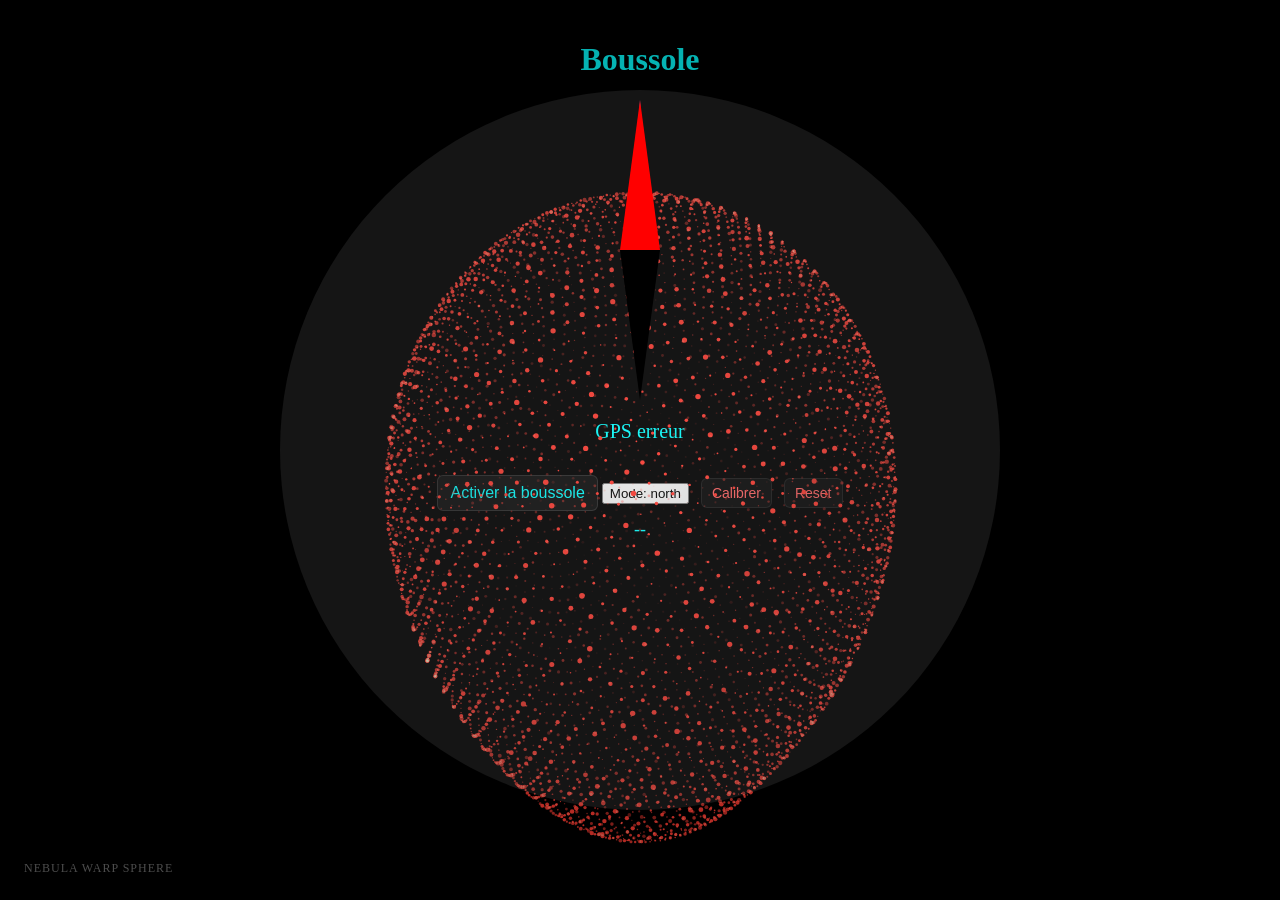
==== index.html @ 0d89d24e "working on pc omg" ====
<!DOCTYPE html>
<html lang="fr">
<head>
    <meta charset="UTF-8">
    <meta name="viewport" content="width=device-width, initial-scale=1.0">
    <title>Boussole</title>
    <link rel="stylesheet" href="style.css">
    <!-- Nebula styles moved to style.css -->
</head>
<body>
   
    <h1>Boussole</h1>
    <div id="distance">-- m</div>
    <canvas id="nebula-canvas"></canvas>
    <div class="nebula-vignette"></div>
    <div class="nebula-info">Nebula Warp Sphere</div>
    <div class="compass">
        <div class="arrow"></div>
        <div class="north-arrow"></div>
        <div class="compass-circle"></div>
        <div class="compass-bg"></div>
    </div>
    <div class="info">
        <button id="enableCompass">Activer la boussole</button>
                <button id="toggleMode">Mode: north</button>
        <button id="calibrateBtn">Calibrer</button>
        <button id="resetCalibBtn">Reset</button>
        <div id="heading">--</div>
        <pre id="debug" style="display:none"></pre>
    </div>
        <script>
        // Loader: charge `script.js` (north) ou `script3.js` (gps) selon le mode stocké
        (function(){
            const defaultMode = 'north';
            const key = 'compassMode';
            const mode = localStorage.getItem(key) || defaultMode;

            function setToggleLabel() {
                const btn = document.getElementById('toggleMode');
                if (!btn) return;
                btn.textContent = 'Mode: ' + (mode === 'gps' ? 'gps' : 'north');
            }

            // attach click handler to toggle and reload
            document.addEventListener('DOMContentLoaded', () => {
                setToggleLabel();
                const tbtn = document.getElementById('toggleMode');
                if (tbtn) tbtn.addEventListener('click', () => {
                    const newMode = (localStorage.getItem(key) || defaultMode) === 'gps' ? 'north' : 'gps';
                    localStorage.setItem(key, newMode);
                    location.reload();
                });
            });

            const script = document.createElement('script');
            // always load the dual controller which updates both needles;
            // the toggle still selects whether the red needle uses GPS or north
            script.src = 'dual.js';
            script.defer = true;
            document.body.appendChild(script);
        })();
                </script>
        <script src="nebula.js" defer></script>
</body>
</html>
---- style.css ----
body {
    background-color: black;
    display: flex;
    justify-content: center;
    align-items: center;
    height: 100vh;
    margin: 0;
    flex-direction: column;
}

h1 {
    color: rgb(8, 255, 255);
    text-align: center;
    position: absolute;
    top: 20px;
}

#distance {
    color: rgb(8, 255, 255);
    margin-top: 60px;
    margin-bottom: 12px;
    font-size: 20px;
    text-align: center;
}
.compass {
    width: 700px;
    height: 700px;
    border-radius: 50%;
    /* Fix compass to viewport center so it aligns with nebula canvas center */
    position: fixed;
    top: 50%;
    left: 50%;
    transform: translate(-50%, -50%);
    z-index: 10; /* above nebula */
}

.arrow {
    width: 0;
    height: 0;
    border-left: 20px solid transparent;
    border-right: 20px solid transparent;
    border-bottom: 150px solid rgb(255, 0, 0);
    position: absolute;
    top: 0;
    left: 50%;
    transform: translateX(-50%);
    transform-origin: 50% 100%;
    z-index: 3;
}

.north-arrow {
    width: 0;
    height: 0;
    border-left: 8px solid transparent;
    border-right: 8px solid transparent;
    border-bottom: 110px solid rgb(0, 150, 255);
    position: absolute;
    top: 0;
    left: 50%;
    transform: translateX(-50%);
    transform-origin: 50% 100%;
    z-index: 2;
}

.north-arrow::after {
    content: '';
    position: absolute;
    width: 0;
    height: 0;
    border-left: 8px solid transparent;
    border-right: 8px solid transparent;
    border-top: 110px solid rgba(0,0,0,0.6);
    top: 110px;
    left: -8px;
}
 
.arrow::after {
    content: '';
    position: absolute;
    width: 0;
    height: 0;
    border-left: 20px solid transparent;
    border-right: 20px solid transparent;
    border-top: 150px solid rgb(0, 0, 0);
  top: 150px;
   left: -20px;
}




/* Cercle gris en fond pour l'aiguille north (bleue) */
.compass-bg {
    position: absolute;
    top: 50%;
    left: 50%;
    transform: translate(-50%, -50%);
    width: 720px;
    height: 720px;
    border-radius: 50%;
    background: rgba(200,200,200,0.10);
    z-index: 1;
    pointer-events: none;
}

.info {
    margin-top: 20px;
    color: rgb(8, 255, 255);
    text-align: center;
}

#enableCompass {
    background: rgba(255,255,255,0.06);
    color: rgb(8,255,255);
    border: 1px solid rgba(255,255,255,0.12);
    padding: 8px 12px;
    border-radius: 6px;
    font-size: 16px;
}

#calibrateBtn, #resetCalibBtn {
    background: rgba(255,255,255,0.04);
    color: rgb(255,100,100);
    border: 1px solid rgba(255,255,255,0.08);
    padding: 6px 10px;
    border-radius: 6px;
    margin-left: 8px;
    font-size: 14px;
}

#debug {
    margin-top: 8px;
    text-align: left;
    max-width: 320px;
    background: rgba(0,0,0,0.6);
    color: #0ff;
    padding: 8px;
    border-radius: 6px;
    font-size: 12px;
    white-space: pre-wrap;
}

#heading {
    margin-top: 8px;
    font-size: 18px;
}

/* Nebula background styles (moved from index.html) */
canvas#nebula-canvas { 
    display: block; 
    position: fixed;
    top: 0; left: 0;
    width: 100vw; 
    height: 100vh;
    touch-action: none; 
    z-index: 0;
    pointer-events: none;
}
.nebula-vignette {
    position: fixed;
    inset: 0;
    pointer-events: none;
    background: radial-gradient(circle at center, transparent 0%, black 100%);
    opacity: 0.6;
    z-index: 1;
}
.nebula-info {
    position: fixed;
    bottom: 24px;
    left: 24px;
    color: rgba(255,255,255,0.3);
    font-size: 12px;
    letter-spacing: 1px;
    text-transform: uppercase;
    pointer-events: none;
    user-select: none;
    z-index: 5;
}
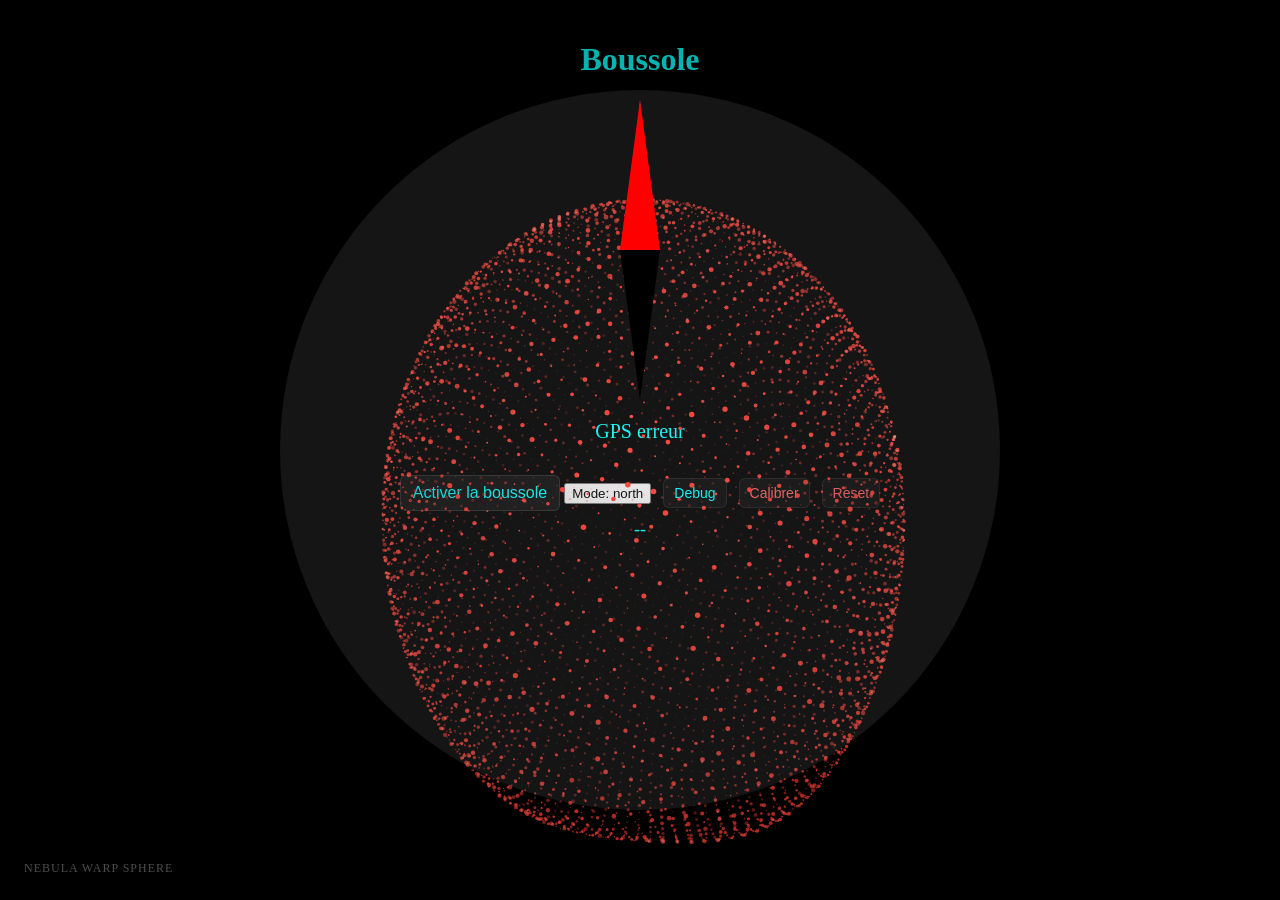
==== commit 00152fb7: "debug 2.0" ====
--- a/index.html
+++ b/index.html
@@ -23,6 +23,7 @@
     <div class="info">
         <button id="enableCompass">Activer la boussole</button>
                 <button id="toggleMode">Mode: north</button>
+        <button id="debugToggle">Debug</button>
         <button id="calibrateBtn">Calibrer</button>
         <button id="resetCalibBtn">Reset</button>
         <div id="heading">--</div>
--- a/style.css
+++ b/style.css
@@ -128,6 +128,16 @@
     font-size: 14px;
 }
 
+#debugToggle {
+    background: rgba(255,255,255,0.04);
+    color: rgb(8,255,255);
+    border: 1px solid rgba(255,255,255,0.08);
+    padding: 6px 10px;
+    border-radius: 6px;
+    margin-left: 8px;
+    font-size: 14px;
+}
+
 #debug {
     margin-top: 8px;
     text-align: left;
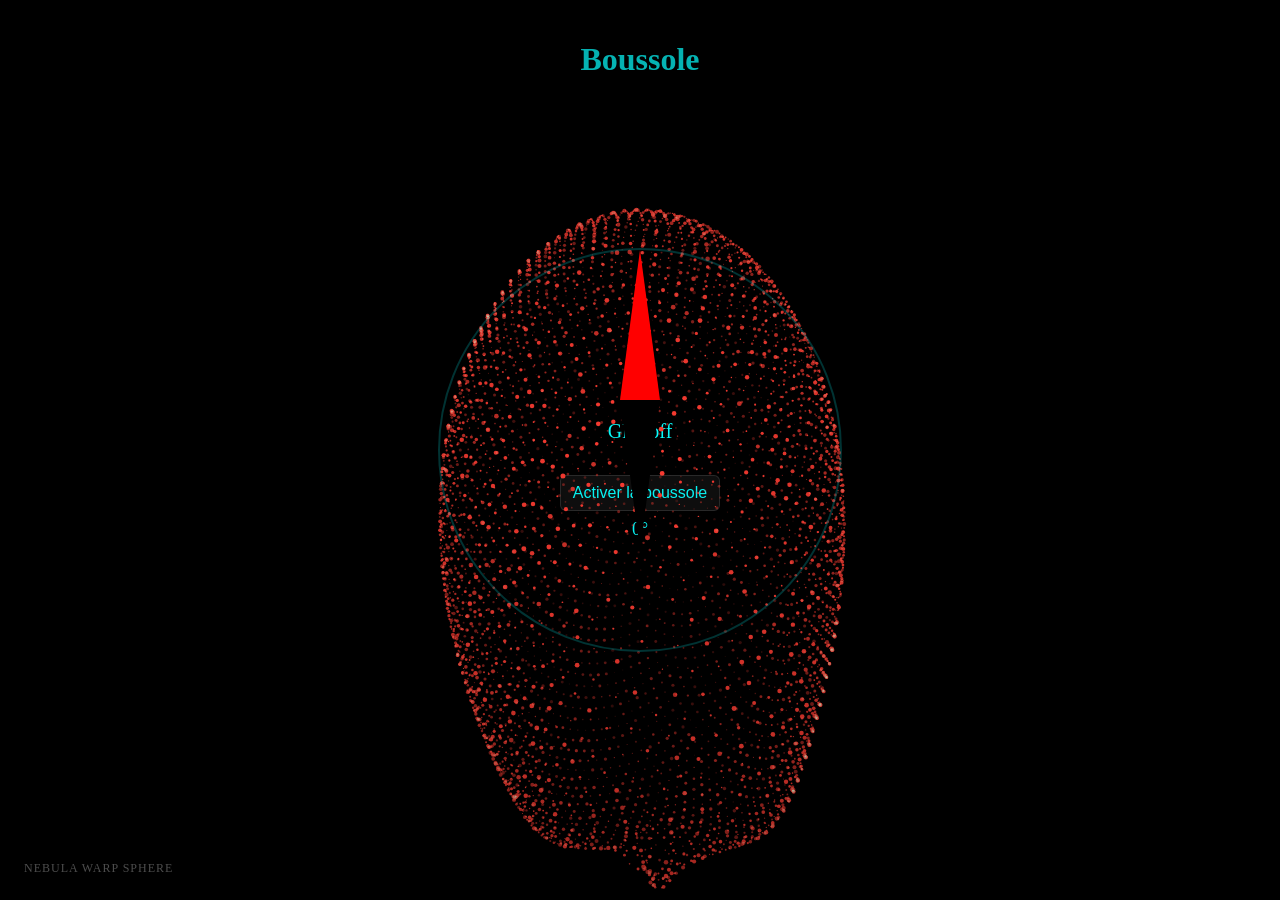
==== commit 3e9f3031: "3.0" ====
--- a/index.html
+++ b/index.html
@@ -16,51 +16,20 @@
     <div class="nebula-info">Nebula Warp Sphere</div>
     <div class="compass">
         <div class="arrow"></div>
-        <div class="north-arrow"></div>
         <div class="compass-circle"></div>
-        <div class="compass-bg"></div>
     </div>
     <div class="info">
         <button id="enableCompass">Activer la boussole</button>
-                <button id="toggleMode">Mode: north</button>
-        <button id="debugToggle">Debug</button>
-        <button id="calibrateBtn">Calibrer</button>
-        <button id="resetCalibBtn">Reset</button>
         <div id="heading">--</div>
-        <pre id="debug" style="display:none"></pre>
+        <pre id="debug" style="display:none; font-size: 10px; max-width: 300px;"></pre>
     </div>
         <script>
-        // Loader: charge `script.js` (north) ou `script3.js` (gps) selon le mode stocké
-        (function(){
-            const defaultMode = 'north';
-            const key = 'compassMode';
-            const mode = localStorage.getItem(key) || defaultMode;
-
-            function setToggleLabel() {
-                const btn = document.getElementById('toggleMode');
-                if (!btn) return;
-                btn.textContent = 'Mode: ' + (mode === 'gps' ? 'gps' : 'north');
-            }
-
-            // attach click handler to toggle and reload
-            document.addEventListener('DOMContentLoaded', () => {
-                setToggleLabel();
-                const tbtn = document.getElementById('toggleMode');
-                if (tbtn) tbtn.addEventListener('click', () => {
-                    const newMode = (localStorage.getItem(key) || defaultMode) === 'gps' ? 'north' : 'gps';
-                    localStorage.setItem(key, newMode);
-                    location.reload();
-                });
-            });
-
-            const script = document.createElement('script');
-            // always load the dual controller which updates both needles;
-            // the toggle still selects whether the red needle uses GPS or north
-            script.src = 'dual.js';
-            script.defer = true;
-            document.body.appendChild(script);
-        })();
-                </script>
+        // Load dual.js for GPS-only compass
+        const script = document.createElement('script');
+        script.src = 'dual.js';
+        script.defer = true;
+        document.body.appendChild(script);
+        </script>
         <script src="nebula.js" defer></script>
 </body>
 </html>
--- a/style.css
+++ b/style.css
@@ -23,8 +23,9 @@
     text-align: center;
 }
 .compass {
-    width: 700px;
-    height: 700px;
+    width: min(50vw, 400px);
+    height: auto;
+    aspect-ratio: 1;
     border-radius: 50%;
     /* Fix compass to viewport center so it aligns with nebula canvas center */
     position: fixed;
@@ -49,29 +50,7 @@
 }
 
 .north-arrow {
-    width: 0;
-    height: 0;
-    border-left: 8px solid transparent;
-    border-right: 8px solid transparent;
-    border-bottom: 110px solid rgb(0, 150, 255);
-    position: absolute;
-    top: 0;
-    left: 50%;
-    transform: translateX(-50%);
-    transform-origin: 50% 100%;
-    z-index: 2;
-}
-
-.north-arrow::after {
-    content: '';
-    position: absolute;
-    width: 0;
-    height: 0;
-    border-left: 8px solid transparent;
-    border-right: 8px solid transparent;
-    border-top: 110px solid rgba(0,0,0,0.6);
-    top: 110px;
-    left: -8px;
+    display: none; /* Removed: GPS-only compass */
 }
  
 .arrow::after {
@@ -89,16 +68,16 @@
 
 
 
-/* Cercle gris en fond pour l'aiguille north (bleue) */
-.compass-bg {
+/* Cercle gris en fond pour l'aiguille (simplifié) */
+.compass-circle {
     position: absolute;
     top: 50%;
     left: 50%;
     transform: translate(-50%, -50%);
-    width: 720px;
-    height: 720px;
+    width: 100%;
+    height: 100%;
     border-radius: 50%;
-    background: rgba(200,200,200,0.10);
+    border: 2px solid rgba(8,255,255,0.2);
     z-index: 1;
     pointer-events: none;
 }
@@ -116,26 +95,7 @@
     padding: 8px 12px;
     border-radius: 6px;
     font-size: 16px;
-}
-
-#calibrateBtn, #resetCalibBtn {
-    background: rgba(255,255,255,0.04);
-    color: rgb(255,100,100);
-    border: 1px solid rgba(255,255,255,0.08);
-    padding: 6px 10px;
-    border-radius: 6px;
-    margin-left: 8px;
-    font-size: 14px;
-}
-
-#debugToggle {
-    background: rgba(255,255,255,0.04);
-    color: rgb(8,255,255);
-    border: 1px solid rgba(255,255,255,0.08);
-    padding: 6px 10px;
-    border-radius: 6px;
-    margin-left: 8px;
-    font-size: 14px;
+    cursor: pointer;
 }
 
 #debug {
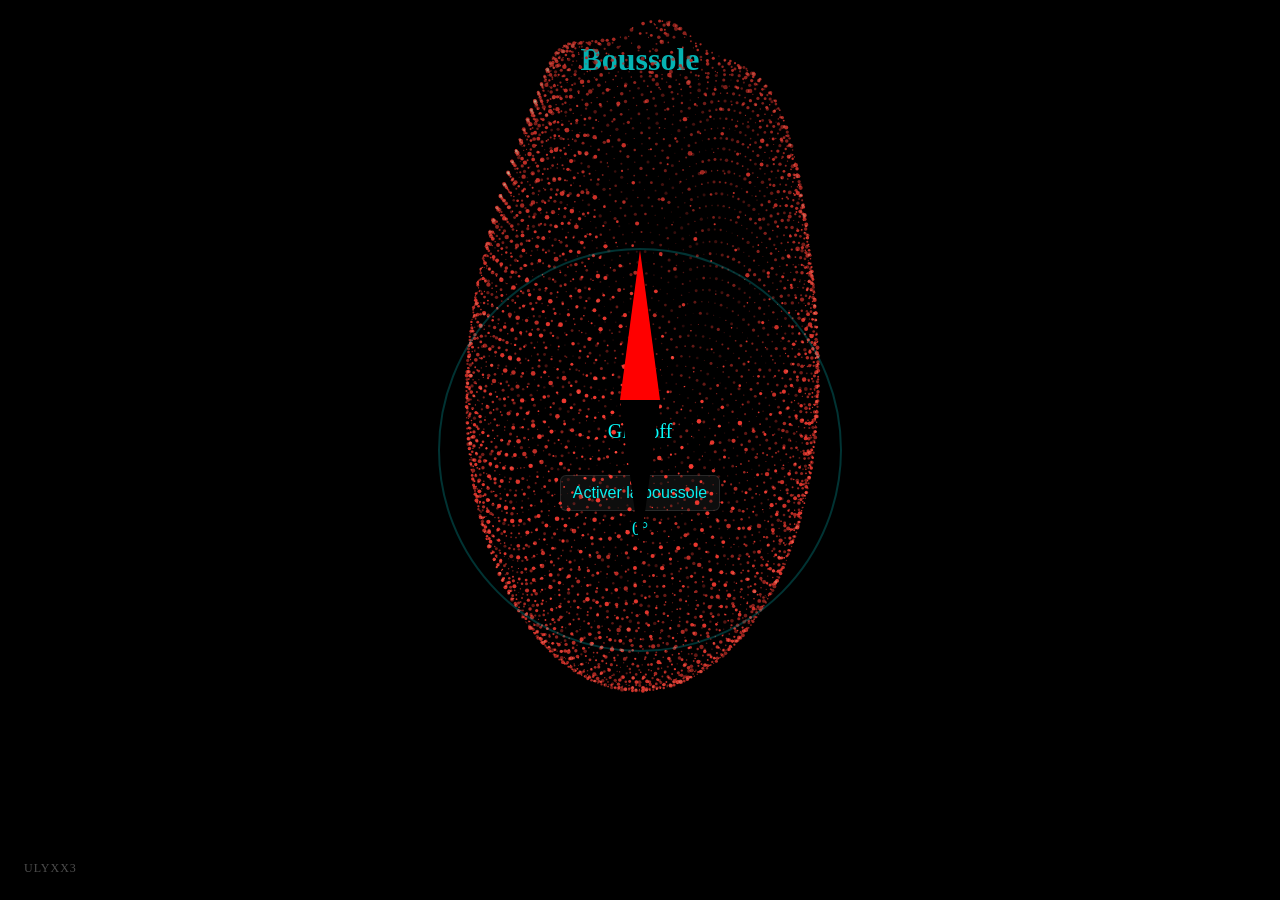
==== commit 5df0381e: "bro" ====
--- a/index.html
+++ b/index.html
@@ -13,7 +13,7 @@
     <div id="distance">-- m</div>
     <canvas id="nebula-canvas"></canvas>
     <div class="nebula-vignette"></div>
-    <div class="nebula-info">Nebula Warp Sphere</div>
+    <div class="nebula-info">Ulyxx3</div>
     <div class="compass">
         <div class="arrow"></div>
         <div class="compass-circle"></div>
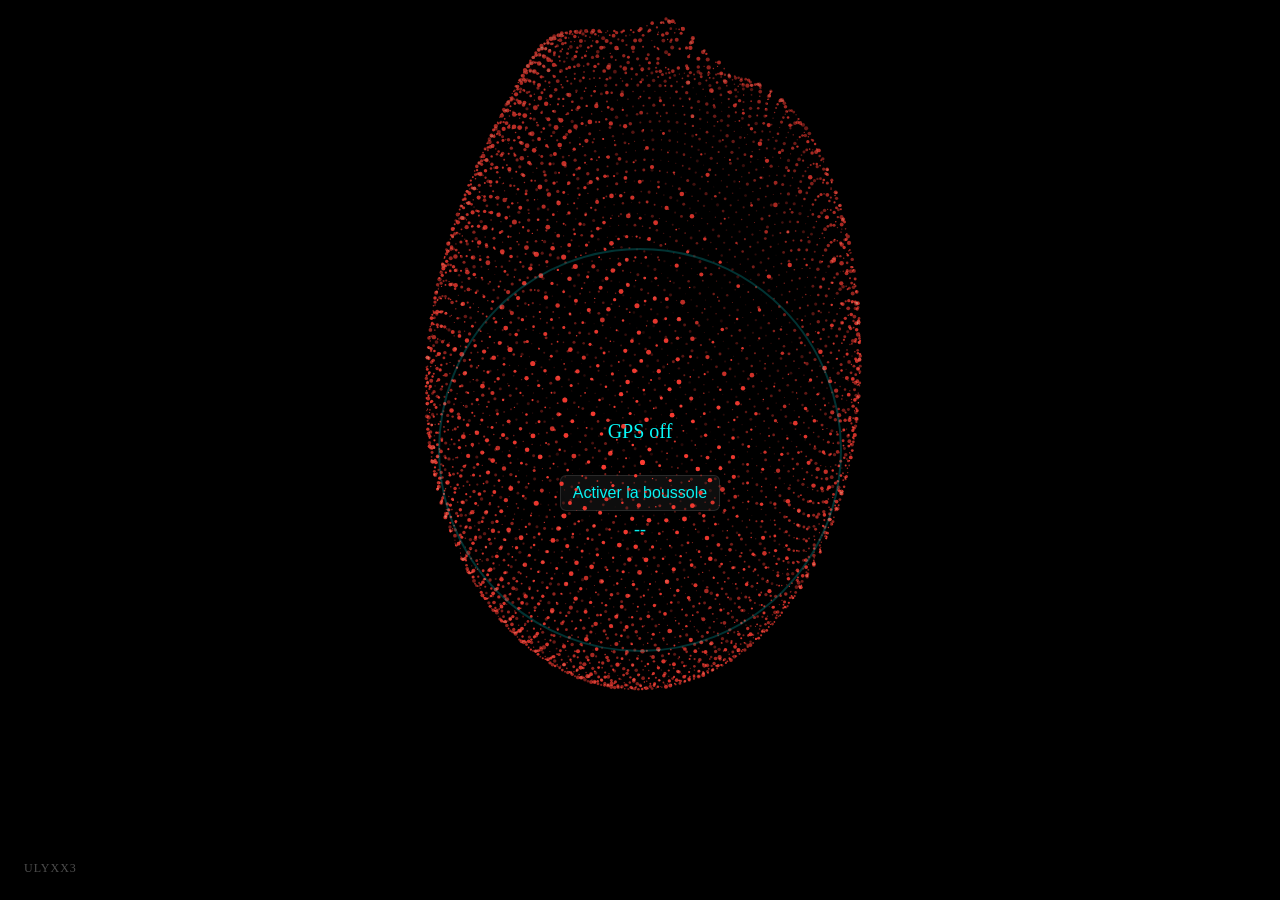
==== commit b55a4f3f: "CLEAN UPDATE" ====
--- a/index.html
+++ b/index.html
@@ -1,35 +1,34 @@
-<!DOCTYPE html>
-<html lang="fr">
-<head>
-    <meta charset="UTF-8">
-    <meta name="viewport" content="width=device-width, initial-scale=1.0">
-    <title>Boussole</title>
-    <link rel="stylesheet" href="style.css">
-    <!-- Nebula styles moved to style.css -->
-</head>
-<body>
-   
-    <h1>Boussole</h1>
-    <div id="distance">-- m</div>
-    <canvas id="nebula-canvas"></canvas>
-    <div class="nebula-vignette"></div>
-    <div class="nebula-info">Ulyxx3</div>
-    <div class="compass">
-        <div class="arrow"></div>
-        <div class="compass-circle"></div>
-    </div>
-    <div class="info">
-        <button id="enableCompass">Activer la boussole</button>
-        <div id="heading">--</div>
-        <pre id="debug" style="display:none; font-size: 10px; max-width: 300px;"></pre>
-    </div>
-        <script>
-        // Load dual.js for GPS-only compass
-        const script = document.createElement('script');
-        script.src = 'dual.js';
-        script.defer = true;
-        document.body.appendChild(script);
-        </script>
-        <script src="nebula.js" defer></script>
-</body>
-</html>
+    <!DOCTYPE html>
+    <html lang="fr">
+    <head>
+        <meta charset="UTF-8">
+        <meta name="viewport" content="width=device-width, initial-scale=1.0">
+        <title>Boussole</title>
+        <link rel="stylesheet" href="style.css">
+        <!-- Nebula styles moved to style.css -->
+    </head>
+    <body>
+    
+        <div id="distance">-- m</div>
+        <canvas id="nebula-canvas"></canvas>
+        <div class="nebula-vignette"></div>
+        <div class="nebula-info">Ulyxx3</div>
+        <div class="compass">
+            <div class="arrow"></div>
+            <div class="compass-circle"></div>
+        </div>
+        <div class="info">
+            <button id="enableCompass">Activer la boussole</button>
+            <div id="heading">--</div>
+            <pre id="debug" style="display:none; font-size: 10px; max-width: 300px;"></pre>
+        </div>
+            <script>
+            // Load dual.js for GPS-only compass
+            const script = document.createElement('script');
+            script.src = 'dual.js';
+            script.defer = true;
+            document.body.appendChild(script);
+            </script>
+            <script src="nebula.js" defer></script>
+    </body>
+    </html>
--- a/style.css
+++ b/style.css
@@ -36,17 +36,28 @@
 }
 
 .arrow {
-    width: 0;
-    height: 0;
-    border-left: 20px solid transparent;
-    border-right: 20px solid transparent;
-    border-bottom: 150px solid rgb(255, 0, 0);
-    position: absolute;
-    top: 0;
-    left: 50%;
-    transform: translateX(-50%);
-    transform-origin: 50% 100%;
-    z-index: 3;
+
+  position: absolute;
+  bottom: 0;
+  left: 50%;
+  width: 0;
+  height: 0;
+  border-left: 20px solid transparent;
+  border-right: 20px solid transparent;
+  border-top: 150px solid rgb(255, 0, 0); /* pointe vers le haut */
+  transform: translateX(-50%) rotate(0deg);
+  transform-origin: 50% 100%; /* pivot en bas */
+  z-index: 3;
+  opacity: 0;   /* complètement invisible */
+}
+
+.arrow {
+  display: none;
+}
+
+/* Supprime .arrow::after si tu veux éviter l'ombre noire */
+.arrow::after {
+  display: none; /* ou supprime complètement cette règle */
 }
 
 .north-arrow {
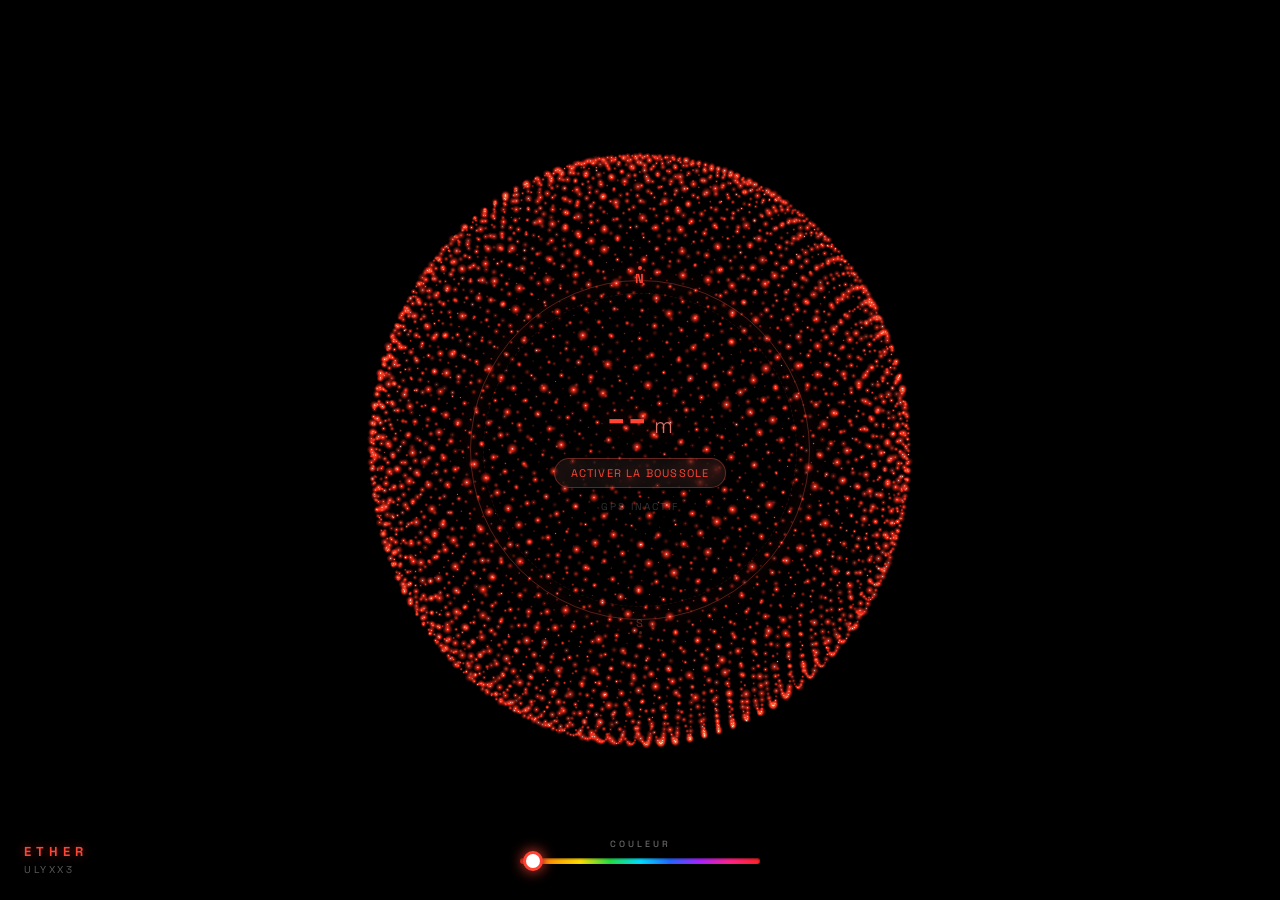
==== commit f7001f40: "update" ====
--- a/index.html
+++ b/index.html
@@ -1,34 +1,96 @@
-    <!DOCTYPE html>
-    <html lang="fr">
-    <head>
-        <meta charset="UTF-8">
-        <meta name="viewport" content="width=device-width, initial-scale=1.0">
-        <title>Boussole</title>
-        <link rel="stylesheet" href="style.css">
-        <!-- Nebula styles moved to style.css -->
-    </head>
-    <body>
+<!DOCTYPE html>
+<html lang="fr">
+<head>
+    <meta charset="UTF-8">
+    <meta name="viewport" content="width=device-width, initial-scale=1.0, maximum-scale=1.0, user-scalable=no">
+    <title>Boussole Éthérée</title>
     
-        <div id="distance">-- m</div>
-        <canvas id="nebula-canvas"></canvas>
-        <div class="nebula-vignette"></div>
-        <div class="nebula-info">Ulyxx3</div>
-        <div class="compass">
-            <div class="arrow"></div>
-            <div class="compass-circle"></div>
+    <!-- Typographie moderne Space Grotesk pour un rendu minimaliste et futuriste -->
+    <link rel="preconnect" href="https://fonts.googleapis.com">
+    <link rel="preconnect" href="https://fonts.gstatic.com" crossorigin>
+    <link href="https://fonts.googleapis.com/css2?family=Space+Grotesk:wght@300;400;500;700&display=swap" rel="stylesheet">
+    
+    <!-- Feuille de style principale -->
+    <link rel="stylesheet" href="style.css?v=5">
+</head>
+<body>
+
+    <!-- Canvas 2D plein écran pour la nébuleuse 3D de particules -->
+    <canvas id="nebula-canvas" aria-hidden="true"></canvas>
+
+    <!-- Vignette radiale sombre pour donner une impression de profondeur spatiale -->
+    <div class="nebula-vignette" aria-hidden="true"></div>
+
+    <!-- Signature en bas à gauche : "ETHER" au-dessus de "ULYXX3" -->
+    <div class="nebula-info" aria-label="Signature">
+        <div class="info-title">ETHER</div>
+        <div class="info-author">ULYXX3</div>
+    </div>
+
+    <!-- Cercle de la boussole fixé au centre exact de l'écran -->
+    <div class="compass" id="compassContainer" role="region" aria-label="Boussole d'orientation">
+        
+        <!-- Cadran rotatif minimaliste avec repères Nord (N) et Sud (S) -->
+        <div class="compass-dial" id="compassDial" aria-hidden="true">
+            <!-- Repère Nord (avec indicateur lumineux supérieur) -->
+            <div class="cardinal cardinal-north">
+                <span class="cardinal-indicator"></span>
+                <span class="cardinal-label">N</span>
+            </div>
+            
+            <!-- Repère Sud (subtil et épuré) -->
+            <div class="cardinal cardinal-south">
+                <span class="cardinal-label">S</span>
+                <span class="cardinal-indicator"></span>
+            </div>
+
+            <!-- Ticks d'axes Est et Ouest discrets pour le style instrument de précision -->
+            <div class="cardinal-tick tick-east"></div>
+            <div class="cardinal-tick tick-west"></div>
         </div>
-        <div class="info">
-            <button id="enableCompass">Activer la boussole</button>
-            <div id="heading">--</div>
-            <pre id="debug" style="display:none; font-size: 10px; max-width: 300px;"></pre>
+
+        <!-- Anneau géométrique statique avec lueur dynamique -->
+        <div class="compass-circle"></div>
+
+        <!-- Coeur de la boussole : affichage minimaliste du nombre de mètres -->
+        <div class="compass-core">
+            <div id="distance" title="Distance restante jusqu'à la cible">
+                <span id="distance-val">--</span><span class="unit">m</span>
+            </div>
+            
+            <!-- Bouton d'activation de la boussole -->
+            <button id="enableCompass" class="btn-activate">Activer la boussole</button>
+            
+            <!-- Repère d'état GPS discret -->
+            <div id="gps-status" class="gps-status">GPS en attente</div>
         </div>
-            <script>
-            // Load dual.js for GPS-only compass
-            const script = document.createElement('script');
-            script.src = 'dual.js';
-            script.defer = true;
-            document.body.appendChild(script);
-            </script>
-            <script src="nebula.js" defer></script>
-    </body>
-    </html>
+
+        <!-- Flèche géométrique invisible servant d'axe de calcul à nebula.js -->
+        <div class="arrow" aria-hidden="true"></div>
+    </div>
+
+    <!-- Slider de couleur situé en bas de la boussole -->
+    <div class="slider-container" aria-label="Réglage de la couleur">
+        <div class="slider-label">COULEUR</div>
+        <div class="slider-track-wrap">
+            <input 
+                type="range" 
+                id="colorSlider" 
+                min="0" 
+                max="360" 
+                value="5" 
+                step="1"
+                aria-label="Changer la couleur de la nébuleuse et de la boussole"
+            >
+        </div>
+    </div>
+
+    <!-- Console de débogage masquée -->
+    <pre id="debug" style="display:none;"></pre>
+
+    <!-- Scripts de l'application -->
+    <script src="dual.js?v=5"></script>
+    <script src="nebula.js?v=5"></script>
+
+</body>
+</html>
--- a/style.css
+++ b/style.css
@@ -1,159 +1,430 @@
-body {
-    background-color: black;
-    display: flex;
-    justify-content: center;
-    align-items: center;
+/* ==========================================================================
+   BOUSSOLE ÉTHÉRÉE - DESIGN MINIMALISTE & PARTICULES NÉBULEUSES
+   ========================================================================== */
+
+/* --------------------------------------------------------------------------
+   Variables CSS globales dynamiques (pilotées par le slider de couleur)
+   -------------------------------------------------------------------------- */
+:root {
+    /* Teinte de base HSL (5 = rouge nébuleuse incandescent par défaut) */
+    --theme-hue: 5;
+    
+    /* Déclinaisons de couleur synchronisées avec le slider */
+    --theme-color: hsl(var(--theme-hue), 100%, 60%);
+    --theme-color-bright: hsl(var(--theme-hue), 100%, 75%);
+    --theme-color-glow: hsla(var(--theme-hue), 100%, 60%, 0.45);
+    --theme-color-subtle: hsla(var(--theme-hue), 100%, 65%, 0.35);
+    --theme-color-dim: hsla(var(--theme-hue), 100%, 60%, 0.08);
+
+    --font-family: 'Space Grotesk', -apple-system, BlinkMacSystemFont, "Segoe UI", Roboto, sans-serif;
+}
+
+/* Réinitialisation globale pour une interface plein écran fluide */
+*, *::before, *::after {
+    box-sizing: border-box;
+    margin: 0;
+    padding: 0;
+}
+
+html, body {
+    width: 100%;
+    height: 100%;
+    overflow: hidden;
+    background-color: #000000;
+    color: #ffffff;
+    font-family: var(--font-family);
+    user-select: none;
+    -webkit-user-select: none;
+    touch-action: manipulation;
+}
+
+/* --------------------------------------------------------------------------
+   Canvas & Vignette de fond
+   -------------------------------------------------------------------------- */
+canvas#nebula-canvas {
+    display: block;
+    position: fixed;
+    top: 0;
+    left: 0;
+    width: 100vw;
     height: 100vh;
-    margin: 0;
+    touch-action: none;
+    z-index: 1;
+    pointer-events: none;
+}
+
+/* Vignette radiale sombre pour accentuer le contraste spatial */
+.nebula-vignette {
+    position: fixed;
+    inset: 0;
+    pointer-events: none;
+    background: radial-gradient(circle at center, transparent 30%, rgba(0, 0, 0, 0.88) 100%);
+    z-index: 2;
+}
+
+/* --------------------------------------------------------------------------
+   Signature en bas à gauche : "ETHER" au-dessus de "ULYXX3"
+   -------------------------------------------------------------------------- */
+.nebula-info {
+    position: fixed;
+    bottom: 24px;
+    left: 24px;
+    display: flex;
     flex-direction: column;
-}
-
-h1 {
-    color: rgb(8, 255, 255);
-    text-align: center;
-    position: absolute;
-    top: 20px;
-}
-
-#distance {
-    color: rgb(8, 255, 255);
-    margin-top: 60px;
-    margin-bottom: 12px;
-    font-size: 20px;
-    text-align: center;
-}
+    gap: 3px;
+    pointer-events: none;
+    z-index: 20;
+    font-family: var(--font-family);
+}
+
+.info-title {
+    font-size: 13px;
+    font-weight: 700;
+    letter-spacing: 5px;
+    text-transform: uppercase;
+    color: var(--theme-color);
+    text-shadow: 0 0 10px var(--theme-color-glow);
+    transition: color 0.15s ease, text-shadow 0.15s ease;
+}
+
+.info-author {
+    font-size: 10px;
+    font-weight: 400;
+    letter-spacing: 2.5px;
+    text-transform: uppercase;
+    color: rgba(255, 255, 255, 0.35);
+}
+
+/* --------------------------------------------------------------------------
+   Boussole - Fixée au centre exact de la vue (parfaitement concentrique)
+   -------------------------------------------------------------------------- */
 .compass {
-    width: min(50vw, 400px);
-    height: auto;
-    aspect-ratio: 1;
-    border-radius: 50%;
-    /* Fix compass to viewport center so it aligns with nebula canvas center */
     position: fixed;
     top: 50%;
     left: 50%;
     transform: translate(-50%, -50%);
-    z-index: 10; /* above nebula */
-}
-
+    width: min(65vw, 340px);
+    aspect-ratio: 1;
+    border-radius: 50%;
+    display: flex;
+    align-items: center;
+    justify-content: center;
+    z-index: 10;
+    cursor: default;
+}
+
+/* Anneau circulaire statique avec lueur dynamique */
+.compass-circle {
+    position: absolute;
+    inset: 0;
+    border-radius: 50%;
+    border: 1.5px solid var(--theme-color-subtle);
+    box-shadow: 
+        0 0 25px var(--theme-color-dim),
+        inset 0 0 25px var(--theme-color-dim);
+    transition: border-color 0.15s ease, box-shadow 0.15s ease;
+    pointer-events: none;
+}
+
+/* Anneau intérieur pointillé très discret pour accentuer le style instrument */
+.compass-circle::after {
+    content: '';
+    position: absolute;
+    inset: 12px;
+    border-radius: 50%;
+    border: 1px dashed hsla(var(--theme-hue), 100%, 70%, 0.12);
+    transition: border-color 0.15s ease;
+}
+
+/* --------------------------------------------------------------------------
+   Cadran rotatif minimaliste avec repères Nord (N) et Sud (S)
+   -------------------------------------------------------------------------- */
+.compass-dial {
+    position: absolute;
+    inset: -14px; /* Déborde légèrement du cercle principal pour bien s'emboîter avec la nébuleuse */
+    border-radius: 50%;
+    pointer-events: none;
+    transform: rotate(0deg);
+    transition: transform 0.12s cubic-bezier(0.1, 0.9, 0.2, 1);
+    z-index: 3;
+}
+
+/* Style de base des repères cardinaux */
+.cardinal {
+    position: absolute;
+    left: 50%;
+    transform: translateX(-50%);
+    display: flex;
+    flex-direction: column;
+    align-items: center;
+    gap: 2px;
+    font-family: var(--font-family);
+    line-height: 1;
+}
+
+/* Repère Nord (N) : lumineux, au sommet */
+.cardinal-north {
+    top: 0;
+}
+
+.cardinal-north .cardinal-label {
+    font-size: 13px;
+    font-weight: 700;
+    letter-spacing: 1px;
+    color: var(--theme-color);
+    text-shadow: 0 0 8px var(--theme-color-glow);
+    transition: color 0.15s ease, text-shadow 0.15s ease;
+}
+
+.cardinal-north .cardinal-indicator {
+    width: 4px;
+    height: 4px;
+    border-radius: 50%;
+    background: var(--theme-color);
+    box-shadow: 0 0 8px var(--theme-color);
+    transition: background 0.15s ease, box-shadow 0.15s ease;
+}
+
+/* Repère Sud (S) : épuré, en bas */
+.cardinal-south {
+    bottom: 0;
+}
+
+.cardinal-south .cardinal-label {
+    font-size: 11px;
+    font-weight: 500;
+    letter-spacing: 1px;
+    color: var(--theme-color-subtle);
+    transition: color 0.15s ease;
+}
+
+.cardinal-south .cardinal-indicator {
+    width: 3px;
+    height: 3px;
+    border-radius: 50%;
+    background: var(--theme-color-subtle);
+    transition: background 0.15s ease;
+}
+
+/* Ticks discrets pour les axes Est (90°) et Ouest (270°) */
+.cardinal-tick {
+    position: absolute;
+    top: 50%;
+    width: 6px;
+    height: 1px;
+    background: var(--theme-color-subtle);
+    opacity: 0.5;
+    transition: background 0.15s ease;
+}
+
+.tick-east {
+    right: 2px;
+    transform: translateY(-50%);
+}
+
+.tick-west {
+    left: 2px;
+    transform: translateY(-50%);
+}
+
+/* --------------------------------------------------------------------------
+   Centre de la boussole : Distance en mètres uniquement
+   -------------------------------------------------------------------------- */
+.compass-core {
+    position: relative;
+    display: flex;
+    flex-direction: column;
+    align-items: center;
+    justify-content: center;
+    text-align: center;
+    gap: 12px;
+    z-index: 12;
+}
+
+/* Affichage principal des mètres */
+#distance {
+    font-size: clamp(34px, 8vw, 46px);
+    font-weight: 500;
+    letter-spacing: 1px;
+    color: var(--theme-color);
+    text-shadow: 0 0 20px var(--theme-color-glow);
+    display: flex;
+    align-items: baseline;
+    justify-content: center;
+    gap: 6px;
+    transition: color 0.15s ease, text-shadow 0.15s ease;
+    font-variant-numeric: tabular-nums;
+}
+
+#distance .unit {
+    font-size: clamp(16px, 4vw, 22px);
+    font-weight: 300;
+    opacity: 0.85;
+    color: var(--theme-color-bright);
+}
+
+/* Bouton d'activation de la boussole */
+.btn-activate {
+    display: inline-block;
+    background: rgba(255, 255, 255, 0.05);
+    color: var(--theme-color);
+    border: 1px solid var(--theme-color-subtle);
+    padding: 7px 16px;
+    border-radius: 20px;
+    font-size: 11px;
+    font-family: var(--font-family);
+    letter-spacing: 1.2px;
+    text-transform: uppercase;
+    cursor: pointer;
+    backdrop-filter: blur(8px);
+    -webkit-backdrop-filter: blur(8px);
+    transition: all 0.25s ease;
+    box-shadow: 0 2px 10px rgba(0, 0, 0, 0.3);
+}
+
+.btn-activate:hover {
+    background: rgba(255, 255, 255, 0.12);
+    border-color: var(--theme-color);
+    box-shadow: 0 0 15px var(--theme-color-glow);
+    transform: translateY(-1px);
+}
+
+.btn-activate.active-mode {
+    border-color: var(--theme-color);
+    background: hsla(var(--theme-hue), 100%, 60%, 0.15);
+}
+
+.btn-activate.hidden {
+    opacity: 0;
+    pointer-events: none;
+    visibility: hidden;
+    height: 0;
+    padding: 0;
+    margin: 0;
+    overflow: hidden;
+}
+
+/* Statut GPS discret */
+.gps-status {
+    font-size: 10px;
+    letter-spacing: 2px;
+    text-transform: uppercase;
+    color: rgba(255, 255, 255, 0.4);
+    transition: opacity 0.4s ease;
+}
+
+/* Repère d'angle invisible pour nebula.js */
 .arrow {
-
-  position: absolute;
-  bottom: 0;
-  left: 50%;
-  width: 0;
-  height: 0;
-  border-left: 20px solid transparent;
-  border-right: 20px solid transparent;
-  border-top: 150px solid rgb(255, 0, 0); /* pointe vers le haut */
-  transform: translateX(-50%) rotate(0deg);
-  transform-origin: 50% 100%; /* pivot en bas */
-  z-index: 3;
-  opacity: 0;   /* complètement invisible */
-}
-
-.arrow {
-  display: none;
-}
-
-/* Supprime .arrow::after si tu veux éviter l'ombre noire */
-.arrow::after {
-  display: none; /* ou supprime complètement cette règle */
-}
-
-.north-arrow {
-    display: none; /* Removed: GPS-only compass */
-}
- 
-.arrow::after {
-    content: '';
-    position: absolute;
+    position: absolute;
+    top: 50%;
+    left: 50%;
     width: 0;
     height: 0;
-    border-left: 20px solid transparent;
-    border-right: 20px solid transparent;
-    border-top: 150px solid rgb(0, 0, 0);
-  top: 150px;
-   left: -20px;
-}
-
-
-
-
-/* Cercle gris en fond pour l'aiguille (simplifié) */
-.compass-circle {
-    position: absolute;
-    top: 50%;
+    opacity: 0;
+    pointer-events: none;
+    transform: translate(-50%, -50%) rotate(0deg);
+}
+
+/* --------------------------------------------------------------------------
+   Slider de Couleur - Positionné proprement en bas de la boussole
+   -------------------------------------------------------------------------- */
+.slider-container {
+    position: fixed;
+    bottom: 36px;
     left: 50%;
-    transform: translate(-50%, -50%);
+    transform: translateX(-50%);
+    display: flex;
+    flex-direction: column;
+    align-items: center;
+    gap: 8px;
+    width: min(65vw, 240px);
+    z-index: 25;
+}
+
+.slider-label {
+    font-size: 9px;
+    letter-spacing: 3px;
+    text-transform: uppercase;
+    color: rgba(255, 255, 255, 0.4);
+    font-weight: 500;
+}
+
+.slider-track-wrap {
     width: 100%;
-    height: 100%;
-    border-radius: 50%;
-    border: 2px solid rgba(8,255,255,0.2);
-    z-index: 1;
-    pointer-events: none;
-}
-
-.info {
-    margin-top: 20px;
-    color: rgb(8, 255, 255);
-    text-align: center;
-}
-
-#enableCompass {
-    background: rgba(255,255,255,0.06);
-    color: rgb(8,255,255);
-    border: 1px solid rgba(255,255,255,0.12);
-    padding: 8px 12px;
-    border-radius: 6px;
-    font-size: 16px;
+    display: flex;
+    align-items: center;
+}
+
+/* Style personnalisé du range input */
+#colorSlider {
+    -webkit-appearance: none;
+    appearance: none;
+    width: 100%;
+    height: 6px;
+    border-radius: 999px;
+    outline: none;
     cursor: pointer;
-}
-
-#debug {
-    margin-top: 8px;
-    text-align: left;
-    max-width: 320px;
-    background: rgba(0,0,0,0.6);
-    color: #0ff;
-    padding: 8px;
-    border-radius: 6px;
-    font-size: 12px;
-    white-space: pre-wrap;
-}
-
-#heading {
-    margin-top: 8px;
-    font-size: 18px;
-}
-
-/* Nebula background styles (moved from index.html) */
-canvas#nebula-canvas { 
-    display: block; 
-    position: fixed;
-    top: 0; left: 0;
-    width: 100vw; 
-    height: 100vh;
-    touch-action: none; 
-    z-index: 0;
-    pointer-events: none;
-}
-.nebula-vignette {
-    position: fixed;
-    inset: 0;
-    pointer-events: none;
-    background: radial-gradient(circle at center, transparent 0%, black 100%);
-    opacity: 0.6;
-    z-index: 1;
-}
-.nebula-info {
-    position: fixed;
-    bottom: 24px;
-    left: 24px;
-    color: rgba(255,255,255,0.3);
-    font-size: 12px;
-    letter-spacing: 1px;
-    text-transform: uppercase;
-    pointer-events: none;
-    user-select: none;
-    z-index: 5;
-}
+    background: linear-gradient(
+        to right,
+        #ff2222,
+        #ff9900,
+        #ffdd00,
+        #22dd44,
+        #00ddff,
+        #2266ff,
+        #aa22ff,
+        #ff2288,
+        #ff2222
+    );
+    box-shadow: 0 0 12px rgba(0, 0, 0, 0.9), inset 0 1px 2px rgba(0, 0, 0, 0.6);
+}
+
+/* Curseur (Thumb) WebKit (Chrome, Edge, Safari) */
+#colorSlider::-webkit-slider-thumb {
+    -webkit-appearance: none;
+    appearance: none;
+    width: 20px;
+    height: 20px;
+    border-radius: 50%;
+    background: #ffffff;
+    border: 3px solid var(--theme-color);
+    box-shadow: 
+        0 0 14px var(--theme-color), 
+        0 2px 6px rgba(0, 0, 0, 0.8);
+    cursor: pointer;
+    transition: transform 0.15s ease, border-color 0.15s ease, box-shadow 0.15s ease;
+}
+
+#colorSlider::-webkit-slider-thumb:hover {
+    transform: scale(1.2);
+}
+
+#colorSlider::-webkit-slider-thumb:active {
+    transform: scale(1.3);
+}
+
+/* Curseur (Thumb) Firefox */
+#colorSlider::-moz-range-thumb {
+    width: 20px;
+    height: 20px;
+    border-radius: 50%;
+    background: #ffffff;
+    border: 3px solid var(--theme-color);
+    box-shadow: 
+        0 0 14px var(--theme-color), 
+        0 2px 6px rgba(0, 0, 0, 0.8);
+    cursor: pointer;
+    transition: transform 0.15s ease, border-color 0.15s ease, box-shadow 0.15s ease;
+}
+
+#colorSlider::-moz-range-thumb:hover {
+    transform: scale(1.2);
+}
+
+#colorSlider::-moz-range-thumb:active {
+    transform: scale(1.3);
+}
+
+#colorSlider::-moz-focus-outer {
+    border: 0;
+}
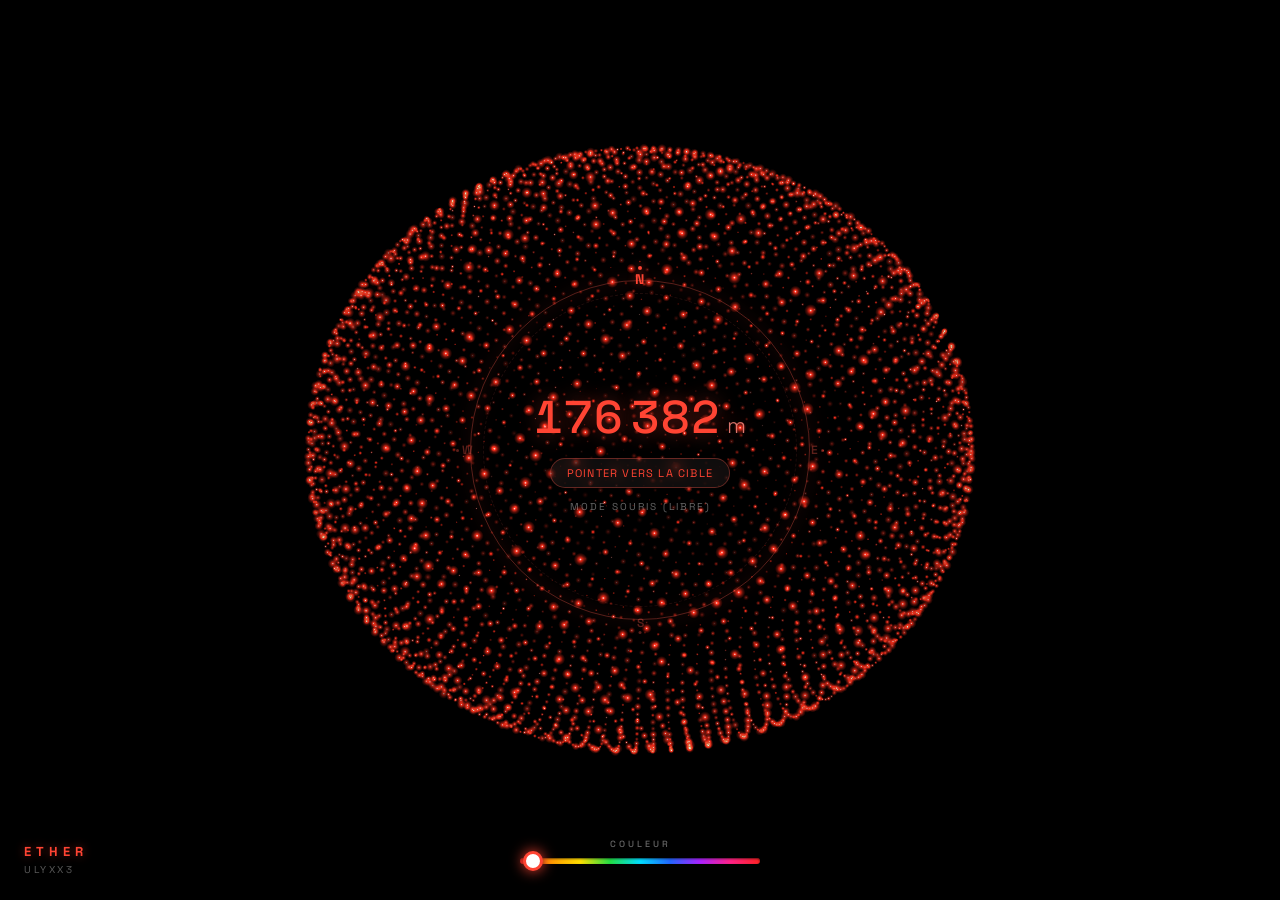
==== commit 47580674: "pointage fix" ====
--- a/index.html
+++ b/index.html
@@ -11,7 +11,7 @@
     <link href="https://fonts.googleapis.com/css2?family=Space+Grotesk:wght@300;400;500;700&display=swap" rel="stylesheet">
     
     <!-- Feuille de style principale -->
-    <link rel="stylesheet" href="style.css?v=5">
+    <link rel="stylesheet" href="style.css?v=7">
 </head>
 <body>
 
@@ -30,42 +30,50 @@
     <!-- Cercle de la boussole fixé au centre exact de l'écran -->
     <div class="compass" id="compassContainer" role="region" aria-label="Boussole d'orientation">
         
-        <!-- Cadran rotatif minimaliste avec repères Nord (N) et Sud (S) -->
-        <div class="compass-dial" id="compassDial" aria-hidden="true">
-            <!-- Repère Nord (avec indicateur lumineux supérieur) -->
+        <!-- Cadran STRICTEMENT STATIQUE avec repères fixes N, E, S, W -->
+        <div class="compass-dial static-dial" id="compassDial" aria-hidden="true">
+            <!-- Repère Nord (0° / Haut) -->
             <div class="cardinal cardinal-north">
                 <span class="cardinal-indicator"></span>
                 <span class="cardinal-label">N</span>
             </div>
             
-            <!-- Repère Sud (subtil et épuré) -->
+            <!-- Repère Est (90° / Droite) -->
+            <div class="cardinal cardinal-east">
+                <span class="cardinal-label">E</span>
+                <span class="cardinal-indicator"></span>
+            </div>
+
+            <!-- Repère Sud (180° / Bas) -->
             <div class="cardinal cardinal-south">
                 <span class="cardinal-label">S</span>
                 <span class="cardinal-indicator"></span>
             </div>
 
-            <!-- Ticks d'axes Est et Ouest discrets pour le style instrument de précision -->
-            <div class="cardinal-tick tick-east"></div>
-            <div class="cardinal-tick tick-west"></div>
+            <!-- Repère Ouest (270° / Gauche) -->
+            <div class="cardinal cardinal-west">
+                <span class="cardinal-indicator"></span>
+                <span class="cardinal-label">W</span>
+            </div>
         </div>
 
         <!-- Anneau géométrique statique avec lueur dynamique -->
         <div class="compass-circle"></div>
 
-        <!-- Coeur de la boussole : affichage minimaliste du nombre de mètres -->
+        <!-- Coeur de la boussole : affichage minimaliste du nombre de mètres jusqu'à la cible -->
         <div class="compass-core">
-            <div id="distance" title="Distance restante jusqu'à la cible">
+            <div id="distance" title="Distance jusqu'à la cible">
                 <span id="distance-val">--</span><span class="unit">m</span>
             </div>
             
-            <!-- Bouton d'activation de la boussole -->
-            <button id="enableCompass" class="btn-activate">Activer la boussole</button>
+            <!-- Bouton pour basculer le mode (Desktop : Souris <-> Cible / Mobile : Veille <-> Cible) -->
+            <button id="enableCompass" class="btn-activate">Pointer vers la cible</button>
             
-            <!-- Repère d'état GPS discret -->
-            <div id="gps-status" class="gps-status">GPS en attente</div>
+            <!-- Statut discret -->
+            <div id="gps-status" class="gps-status">Mode Souris</div>
         </div>
 
-        <!-- Flèche géométrique invisible servant d'axe de calcul à nebula.js -->
+        <!-- Flèche géométrique invisible servant d'axe de repère -->
         <div class="arrow" aria-hidden="true"></div>
     </div>
 
@@ -89,8 +97,8 @@
     <pre id="debug" style="display:none;"></pre>
 
     <!-- Scripts de l'application -->
-    <script src="dual.js?v=5"></script>
-    <script src="nebula.js?v=5"></script>
+    <script src="dual.js?v=7"></script>
+    <script src="nebula.js?v=7"></script>
 
 </body>
 </html>
--- a/style.css
+++ b/style.css
@@ -110,7 +110,7 @@
     align-items: center;
     justify-content: center;
     z-index: 10;
-    cursor: default;
+    cursor: crosshair; /* Invite à interagir pour repositionner la simulation */
 }
 
 /* Anneau circulaire statique avec lueur dynamique */
@@ -137,38 +137,39 @@
 }
 
 /* --------------------------------------------------------------------------
-   Cadran rotatif minimaliste avec repères Nord (N) et Sud (S)
-   -------------------------------------------------------------------------- */
-.compass-dial {
+   Cadran STATIQUE avec les 4 points cardinaux (N, E, S, W)
+   Ce cadran NE TOURNE JAMAIS pour servir de repère fixe absolu.
+   -------------------------------------------------------------------------- */
+.compass-dial.static-dial {
     position: absolute;
     inset: -14px; /* Déborde légèrement du cercle principal pour bien s'emboîter avec la nébuleuse */
     border-radius: 50%;
     pointer-events: none;
-    transform: rotate(0deg);
-    transition: transform 0.12s cubic-bezier(0.1, 0.9, 0.2, 1);
+    transform: none !important; /* Reste STRICTEMENT STATIQUE */
     z-index: 3;
 }
 
 /* Style de base des repères cardinaux */
 .cardinal {
     position: absolute;
+    display: flex;
+    align-items: center;
+    justify-content: center;
+    font-family: var(--font-family);
+    line-height: 1;
+}
+
+/* 1. NORD (N) : Haut / 0° */
+.cardinal-north {
+    top: 0;
     left: 50%;
     transform: translateX(-50%);
-    display: flex;
     flex-direction: column;
-    align-items: center;
     gap: 2px;
-    font-family: var(--font-family);
-    line-height: 1;
-}
-
-/* Repère Nord (N) : lumineux, au sommet */
-.cardinal-north {
-    top: 0;
 }
 
 .cardinal-north .cardinal-label {
-    font-size: 13px;
+    font-size: 14px;
     font-weight: 700;
     letter-spacing: 1px;
     color: var(--theme-color);
@@ -185,15 +186,42 @@
     transition: background 0.15s ease, box-shadow 0.15s ease;
 }
 
-/* Repère Sud (S) : épuré, en bas */
+/* 2. EST (E) : Droite / 90° */
+.cardinal-east {
+    right: 0;
+    top: 50%;
+    transform: translateY(-50%);
+    flex-direction: row;
+    gap: 3px;
+}
+
+.cardinal-east .cardinal-label {
+    font-size: 12px;
+    font-weight: 600;
+    color: var(--theme-color-subtle);
+    transition: color 0.15s ease;
+}
+
+.cardinal-east .cardinal-indicator {
+    width: 3px;
+    height: 3px;
+    border-radius: 50%;
+    background: var(--theme-color-subtle);
+    transition: background 0.15s ease;
+}
+
+/* 3. SUD (S) : Bas / 180° */
 .cardinal-south {
     bottom: 0;
+    left: 50%;
+    transform: translateX(-50%);
+    flex-direction: column;
+    gap: 2px;
 }
 
 .cardinal-south .cardinal-label {
-    font-size: 11px;
-    font-weight: 500;
-    letter-spacing: 1px;
+    font-size: 12px;
+    font-weight: 600;
     color: var(--theme-color-subtle);
     transition: color 0.15s ease;
 }
@@ -206,25 +234,28 @@
     transition: background 0.15s ease;
 }
 
-/* Ticks discrets pour les axes Est (90°) et Ouest (270°) */
-.cardinal-tick {
-    position: absolute;
+/* 4. OUEST (W) : Gauche / 270° */
+.cardinal-west {
+    left: 0;
     top: 50%;
-    width: 6px;
-    height: 1px;
+    transform: translateY(-50%);
+    flex-direction: row;
+    gap: 3px;
+}
+
+.cardinal-west .cardinal-label {
+    font-size: 12px;
+    font-weight: 600;
+    color: var(--theme-color-subtle);
+    transition: color 0.15s ease;
+}
+
+.cardinal-west .cardinal-indicator {
+    width: 3px;
+    height: 3px;
+    border-radius: 50%;
     background: var(--theme-color-subtle);
-    opacity: 0.5;
     transition: background 0.15s ease;
-}
-
-.tick-east {
-    right: 2px;
-    transform: translateY(-50%);
-}
-
-.tick-west {
-    left: 2px;
-    transform: translateY(-50%);
 }
 
 /* --------------------------------------------------------------------------
@@ -263,7 +294,7 @@
     color: var(--theme-color-bright);
 }
 
-/* Bouton d'activation de la boussole */
+/* Bouton d'activation / simulation de la boussole */
 .btn-activate {
     display: inline-block;
     background: rgba(255, 255, 255, 0.05);
@@ -292,6 +323,7 @@
 .btn-activate.active-mode {
     border-color: var(--theme-color);
     background: hsla(var(--theme-hue), 100%, 60%, 0.15);
+    box-shadow: 0 0 12px var(--theme-color-glow);
 }
 
 .btn-activate.hidden {
@@ -304,7 +336,7 @@
     overflow: hidden;
 }
 
-/* Statut GPS discret */
+/* Statut du mode discret */
 .gps-status {
     font-size: 10px;
     letter-spacing: 2px;
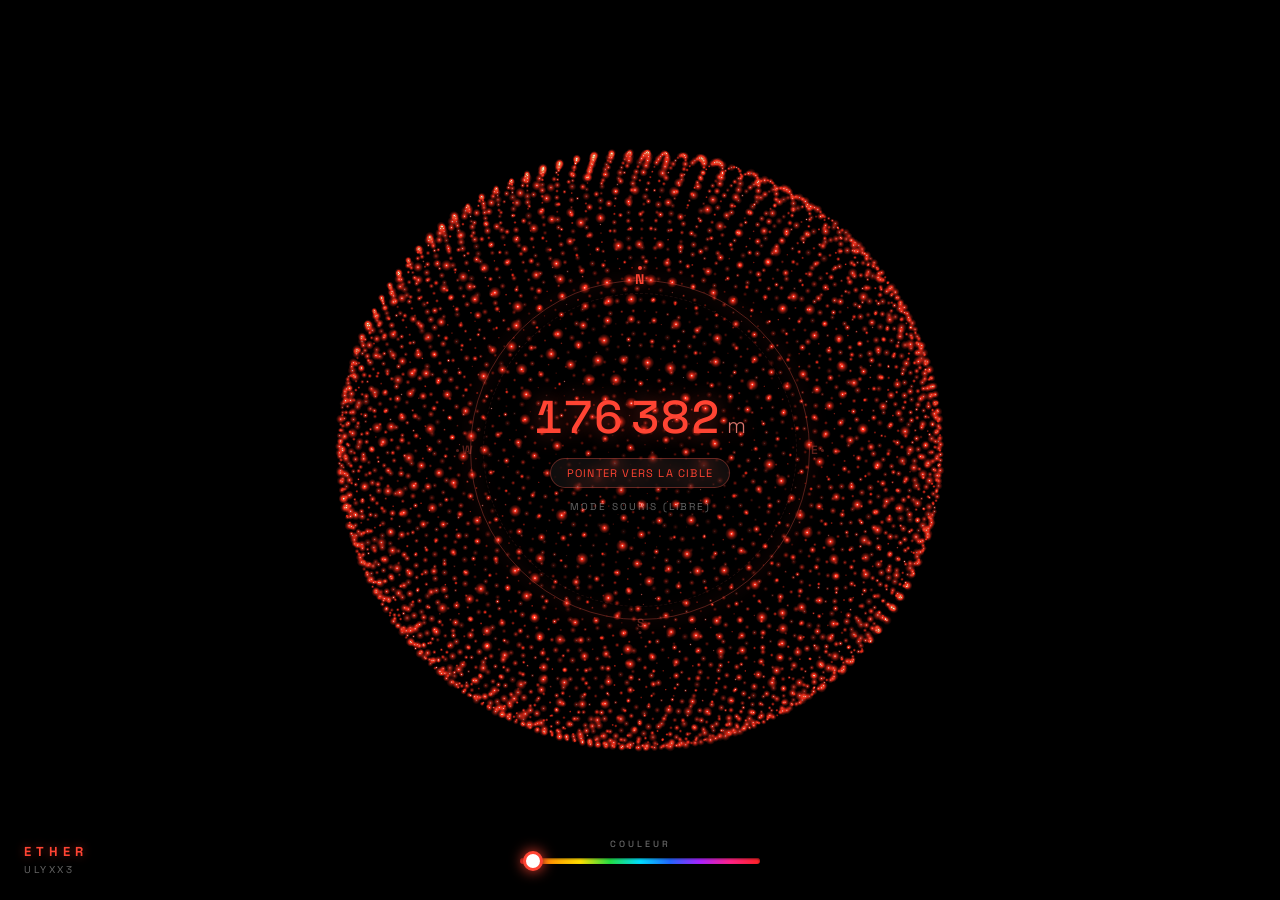
==== commit 53c55050: "mobile update" ====
--- a/index.html
+++ b/index.html
@@ -11,7 +11,7 @@
     <link href="https://fonts.googleapis.com/css2?family=Space+Grotesk:wght@300;400;500;700&display=swap" rel="stylesheet">
     
     <!-- Feuille de style principale -->
-    <link rel="stylesheet" href="style.css?v=7">
+    <link rel="stylesheet" href="style.css?v=8">
 </head>
 <body>
 
@@ -21,16 +21,16 @@
     <!-- Vignette radiale sombre pour donner une impression de profondeur spatiale -->
     <div class="nebula-vignette" aria-hidden="true"></div>
 
-    <!-- Signature en bas à gauche : "ETHER" au-dessus de "ULYXX3" -->
-    <div class="nebula-info" aria-label="Signature">
-        <div class="info-title">ETHER</div>
-        <div class="info-author">ULYXX3</div>
+    <!-- Signature en bas à gauche cliquable avec liens GitHub -->
+    <div class="nebula-info" aria-label="Crédits et liens GitHub">
+        <a href="https://github.com/lilouhldmnn" target="_blank" rel="noopener noreferrer" class="info-title" title="Profil GitHub de lilouhldmnn">ETHER</a>
+        <a href="https://github.com/Ulyxx3" target="_blank" rel="noopener noreferrer" class="info-author" title="Profil GitHub de Ulyxx3">ULYXX3</a>
     </div>
 
     <!-- Cercle de la boussole fixé au centre exact de l'écran -->
     <div class="compass" id="compassContainer" role="region" aria-label="Boussole d'orientation">
         
-        <!-- Cadran STRICTEMENT STATIQUE avec repères fixes N, E, S, W -->
+        <!-- Cadran STRICTEMENT FIXE avec les 4 points cardinaux (N, E, S, W) -->
         <div class="compass-dial static-dial" id="compassDial" aria-hidden="true">
             <!-- Repère Nord (0° / Haut) -->
             <div class="cardinal cardinal-north">
@@ -66,11 +66,11 @@
                 <span id="distance-val">--</span><span class="unit">m</span>
             </div>
             
-            <!-- Bouton pour basculer le mode (Desktop : Souris <-> Cible / Mobile : Veille <-> Cible) -->
+            <!-- Bouton de bascule de mode -->
             <button id="enableCompass" class="btn-activate">Pointer vers la cible</button>
             
             <!-- Statut discret -->
-            <div id="gps-status" class="gps-status">Mode Souris</div>
+            <div id="gps-status" class="gps-status">Mode Veille</div>
         </div>
 
         <!-- Flèche géométrique invisible servant d'axe de repère -->
@@ -93,12 +93,9 @@
         </div>
     </div>
 
-    <!-- Console de débogage masquée -->
-    <pre id="debug" style="display:none;"></pre>
-
     <!-- Scripts de l'application -->
-    <script src="dual.js?v=7"></script>
-    <script src="nebula.js?v=7"></script>
+    <script src="dual.js?v=8"></script>
+    <script src="nebula.js?v=8"></script>
 
 </body>
 </html>
--- a/style.css
+++ b/style.css
@@ -63,7 +63,7 @@
 }
 
 /* --------------------------------------------------------------------------
-   Signature en bas à gauche : "ETHER" au-dessus de "ULYXX3"
+   Signature en bas à gauche avec liens cliquables (ETHER & ULYXX3)
    -------------------------------------------------------------------------- */
 .nebula-info {
     position: fixed;
@@ -72,27 +72,45 @@
     display: flex;
     flex-direction: column;
     gap: 3px;
-    pointer-events: none;
-    z-index: 20;
+    pointer-events: auto; /* Active les clics sur les liens */
+    z-index: 30;
     font-family: var(--font-family);
 }
 
 .info-title {
+    display: inline-block;
     font-size: 13px;
     font-weight: 700;
     letter-spacing: 5px;
     text-transform: uppercase;
     color: var(--theme-color);
     text-shadow: 0 0 10px var(--theme-color-glow);
-    transition: color 0.15s ease, text-shadow 0.15s ease;
+    text-decoration: none;
+    cursor: pointer;
+    transition: color 0.15s ease, text-shadow 0.15s ease, opacity 0.2s ease, transform 0.2s ease;
+}
+
+.info-title:hover {
+    opacity: 0.85;
+    transform: translateX(2px);
 }
 
 .info-author {
+    display: inline-block;
     font-size: 10px;
     font-weight: 400;
     letter-spacing: 2.5px;
     text-transform: uppercase;
-    color: rgba(255, 255, 255, 0.35);
+    color: rgba(255, 255, 255, 0.4);
+    text-decoration: none;
+    cursor: pointer;
+    transition: color 0.2s ease, opacity 0.2s ease, transform 0.2s ease;
+}
+
+.info-author:hover {
+    color: #ffffff;
+    opacity: 1;
+    transform: translateX(2px);
 }
 
 /* --------------------------------------------------------------------------
@@ -110,7 +128,7 @@
     align-items: center;
     justify-content: center;
     z-index: 10;
-    cursor: crosshair; /* Invite à interagir pour repositionner la simulation */
+    cursor: default;
 }
 
 /* Anneau circulaire statique avec lueur dynamique */
@@ -137,7 +155,7 @@
 }
 
 /* --------------------------------------------------------------------------
-   Cadran STATIQUE avec les 4 points cardinaux (N, E, S, W)
+   Cadran STRICTEMENT STATIQUE avec les 4 points cardinaux (N, E, S, W)
    Ce cadran NE TOURNE JAMAIS pour servir de repère fixe absolu.
    -------------------------------------------------------------------------- */
 .compass-dial.static-dial {
@@ -294,7 +312,7 @@
     color: var(--theme-color-bright);
 }
 
-/* Bouton d'activation / simulation de la boussole */
+/* Bouton de bascule de mode */
 .btn-activate {
     display: inline-block;
     background: rgba(255, 255, 255, 0.05);
@@ -324,16 +342,6 @@
     border-color: var(--theme-color);
     background: hsla(var(--theme-hue), 100%, 60%, 0.15);
     box-shadow: 0 0 12px var(--theme-color-glow);
-}
-
-.btn-activate.hidden {
-    opacity: 0;
-    pointer-events: none;
-    visibility: hidden;
-    height: 0;
-    padding: 0;
-    margin: 0;
-    overflow: hidden;
 }
 
 /* Statut du mode discret */
